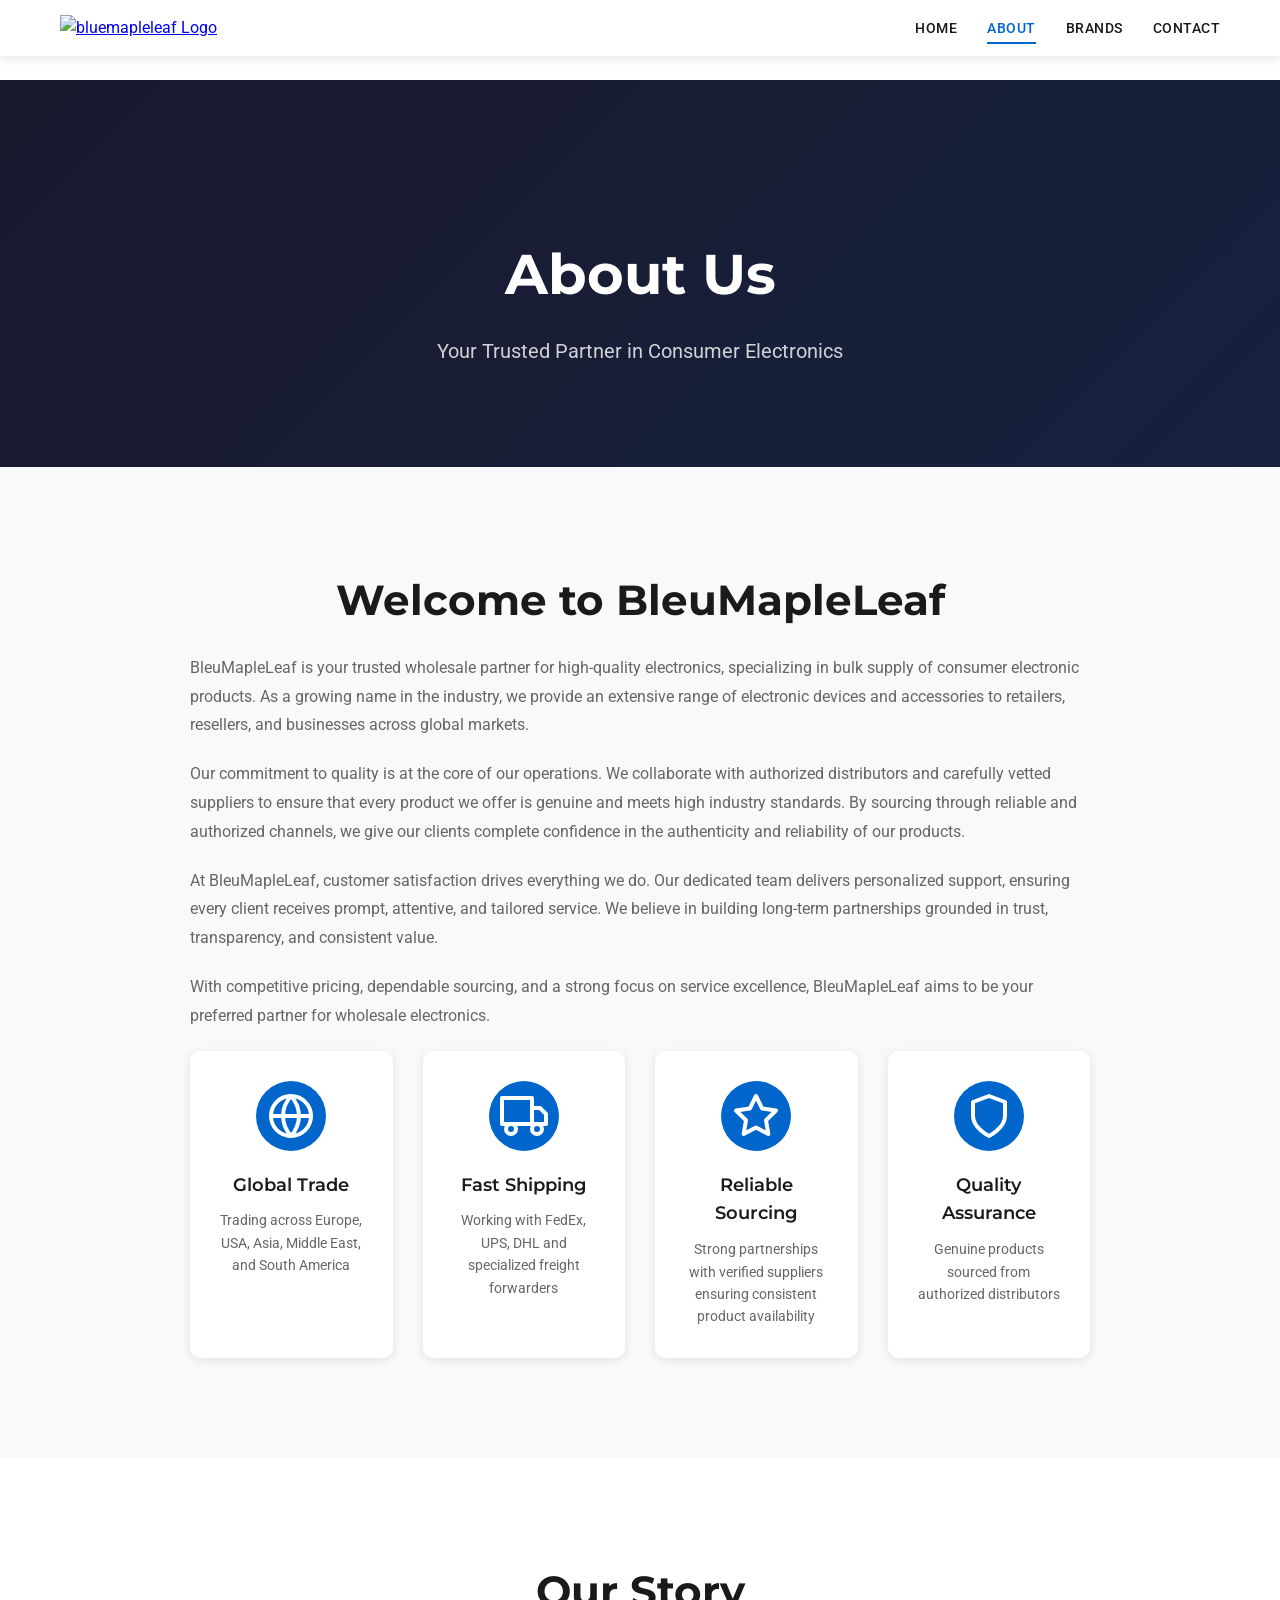
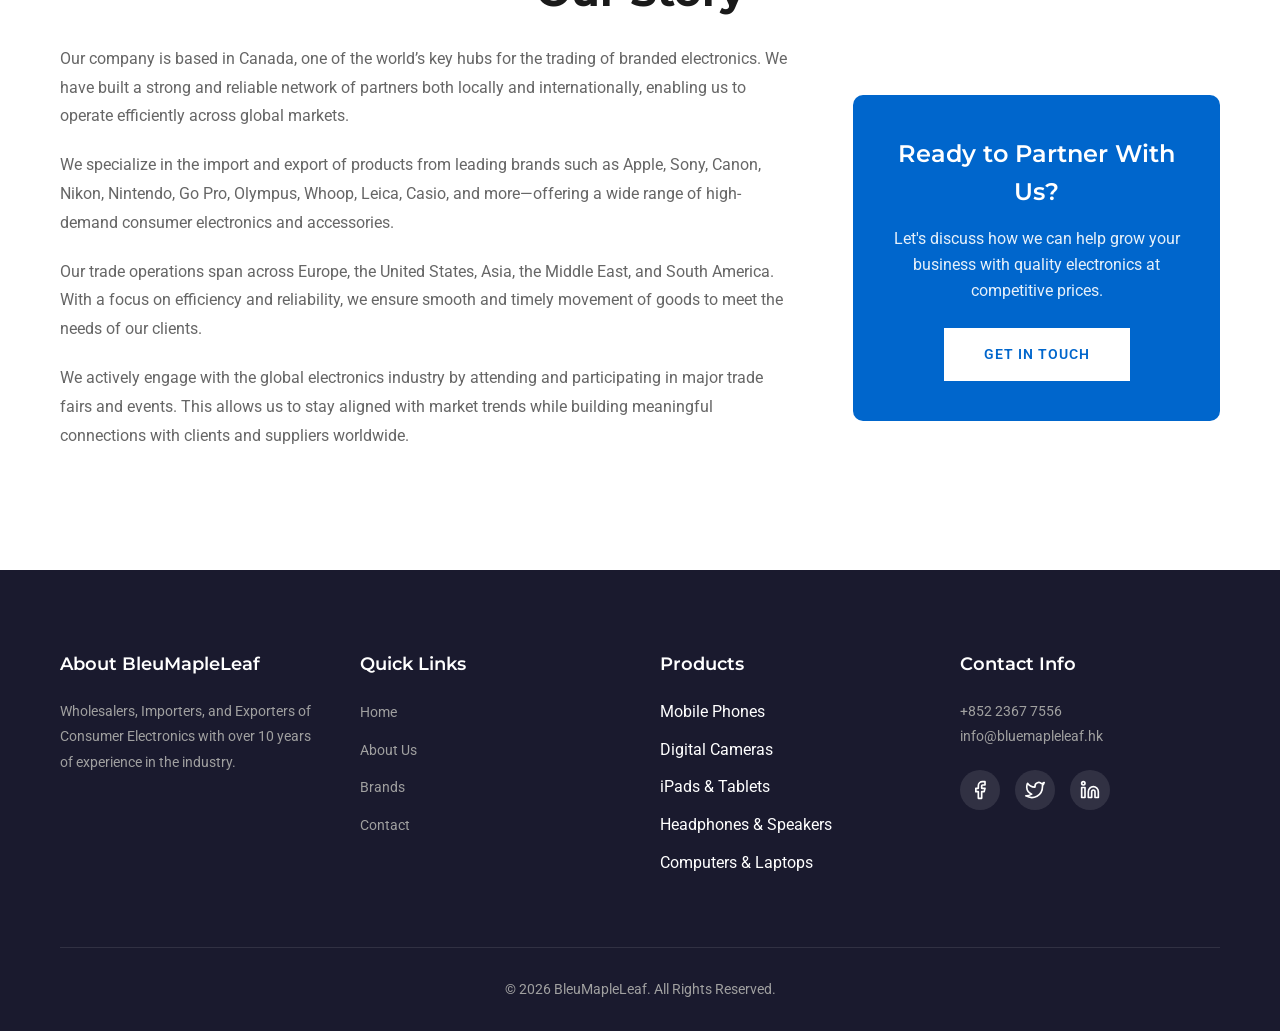
==== about.html @ 63c6ab60 "first commit" ====
<!DOCTYPE html>
<html lang="en">
<head>
    <meta charset="UTF-8">
    <meta name="viewport" content="width=device-width, initial-scale=1.0">
    <title>About Us - BleuMapleLeaf</title>
    <meta name="description" content="Learn more about BleuMapleLeaf - Your trusted wholesale partner for high-quality consumer electronics in bulk quantities.">
    <link rel="stylesheet" href="styles.css">
    <link rel="preconnect" href="https://fonts.googleapis.com">
    <link rel="preconnect" href="https://fonts.gstatic.com" crossorigin>
    <link href="https://fonts.googleapis.com/css2?family=Montserrat:wght@300;400;500;600;700;800&family=Roboto:wght@300;400;500;700&display=swap" rel="stylesheet">
</head>
<body>
    <!-- Header / Navigation -->
    <header class="header" id="header">
        <div class="container">
            <div class="nav-container">
                <a href="index.html" class="logo">
                    <img src="https://static.wixstatic.com/media/bbde10_9fb735d28a114fbcaf08452c6b2aa218~mv1.png/v1/fill/w_156,h_75,al_c,q_85,usm_0.66_1.00_0.01,enc_avif,quality_auto/bbde10_9fb735d28a114fbcaf08452c6b2aa218~mv1.png" alt="bluemapleleaf Logo">
                </a>
                <nav class="nav" id="nav">
                    <a href="index.html" class="nav-link">Home</a>
                    <a href="about.html" class="nav-link active">About</a>
                    <a href="brands.html" class="nav-link">Brands</a>
                    <a href="contact.html" class="nav-link">Contact</a>
                </nav>
                <button class="mobile-menu-btn" id="mobileMenuBtn">
                    <span></span>
                    <span></span>
                    <span></span>
                </button>
            </div>
        </div>
    </header>

    <!-- Page Header -->
    <section class="page-header">
        <div class="container">
            <h1 class="page-title">About Us</h1>
            <p class="page-subtitle">Your Trusted Partner in Consumer Electronics</p>
        </div>
    </section>

    <!-- About Section -->
    <section class="about">
        <div class="container">
            <div class="about-full-width">
                <h2 class="section-title">Welcome to BleuMapleLeaf</h2>
                <div class="about-content">
                    <div class="about-text">
                        <p>BleuMapleLeaf is your trusted wholesale partner for high-quality electronics, specializing in bulk supply of consumer electronic products. As a growing name in the industry, we provide an extensive range of electronic devices and accessories to retailers, resellers, and businesses across global markets.</p>
                        <p>Our commitment to quality is at the core of our operations. We collaborate with authorized distributors and carefully vetted suppliers to ensure that every product we offer is genuine and meets high industry standards. By sourcing through reliable and authorized channels, we give our clients complete confidence in the authenticity and reliability of our products.</p>
                        <p>At BleuMapleLeaf, customer satisfaction drives everything we do. Our dedicated team delivers personalized support, ensuring every client receives prompt, attentive, and tailored service. We believe in building long-term partnerships grounded in trust, transparency, and consistent value.</p>
                        <p>With competitive pricing, dependable sourcing, and a strong focus on service excellence, BleuMapleLeaf aims to be your preferred partner for wholesale electronics.</p>
                    </div>
                </div>

                <!-- Features Grid -->
                <div class="about-features">
                    <div class="feature-card">
                        <div class="feature-icon">
                            <svg xmlns="http://www.w3.org/2000/svg" width="48" height="48" viewBox="0 0 24 24" fill="none" stroke="currentColor" stroke-width="2" stroke-linecap="round" stroke-linejoin="round"><circle cx="12" cy="12" r="10"/><path d="M2 12h20"/><path d="M12 2a15.3 15.3 0 0 1 4 10 15.3 15.3 0 0 1-4 10 15.3 15.3 0 0 1-4-10 15.3 15.3 0 0 1 4-10z"/></svg>
                        </div>
                        <h3>Global Trade</h3>
                        <p>Trading across Europe, USA, Asia, Middle East, and South America</p>
                    </div>
                    <div class="feature-card">
                        <div class="feature-icon">
                            <svg xmlns="http://www.w3.org/2000/svg" width="48" height="48" viewBox="0 0 24 24" fill="none" stroke="currentColor" stroke-width="2" stroke-linecap="round" stroke-linejoin="round"><rect x="1" y="3" width="15" height="13"/><polygon points="16 8 20 8 23 11 23 16 16 16 16 8"/><circle cx="5.5" cy="18.5" r="2.5"/><circle cx="18.5" cy="18.5" r="2.5"/></svg>
                        </div>
                        <h3>Fast Shipping</h3>
                        <p>Working with FedEx, UPS, DHL and specialized freight forwarders</p>
                    </div>
                    <div class="feature-card">
                        <div class="feature-icon">
                            <svg xmlns="http://www.w3.org/2000/svg" width="48" height="48" viewBox="0 0 24 24" fill="none" stroke="currentColor" stroke-width="2" stroke-linecap="round" stroke-linejoin="round"><path d="M12 2l3.09 6.26L22 9.27l-5 4.87 1.18 6.88L12 17.77l-6.18 3.25L7 14.14 2 9.27l6.91-1.01L12 2z"/></svg>
                        </div>
                        <h3>Reliable Sourcing</h3>
                        <p>Strong partnerships with verified suppliers ensuring consistent product availability</p>
                    </div>
                    <div class="feature-card">
                        <div class="feature-icon">
                            <svg xmlns="http://www.w3.org/2000/svg" width="48" height="48" viewBox="0 0 24 24" fill="none" stroke="currentColor" stroke-width="2" stroke-linecap="round" stroke-linejoin="round"><path d="M12 22s8-4 8-10V5l-8-3-8 3v7c0 6 8 10 8 10z"/></svg>
                        </div>
                        <h3>Quality Assurance</h3>
                        <p>Genuine products sourced from authorized distributors</p>
                    </div>
                </div>
            </div>
        </div>
    </section>

    <!-- Our Story Section -->
    <section class="our-story">
        <div class="container">
            <h2 class="section-title">Our Story</h2>
            <div class="story-content">
                <div class="story-text">
                    <p>Our company is based in Canada, one of the world’s key hubs for the trading of branded electronics. We have built a strong and reliable network of partners both locally and internationally, enabling us to operate efficiently across global markets.</p>
                    <p>We specialize in the import and export of products from leading brands such as Apple, Sony, Canon, Nikon, Nintendo, Go Pro, Olympus, Whoop, Leica, Casio, and more—offering a wide range of high-demand consumer electronics and accessories.</p>
                    <p>Our trade operations span across Europe, the United States, Asia, the Middle East, and South America. With a focus on efficiency and reliability, we ensure smooth and timely movement of goods to meet the needs of our clients.</p>
                    <p>We actively engage with the global electronics industry by attending and participating in major trade fairs and events. This allows us to stay aligned with market trends while building meaningful connections with clients and suppliers worldwide.</p>
                </div>
                <div class="story-cta">
                    <h3>Ready to Partner With Us?</h3>
                    <p>Let's discuss how we can help grow your business with quality electronics at competitive prices.</p>
                    <a href="contact.html" class="btn btn-primary">Get In Touch</a>
                </div>
            </div>
        </div>
    </section>

    <!-- Footer -->
    <footer class="footer">
        <div class="container">
            <div class="footer-content">
                <div class="footer-section">
                    <h4>About BleuMapleLeaf</h4>
                    <p>Wholesalers, Importers, and Exporters of Consumer Electronics with over 10 years of experience in the industry.</p>
                </div>
                <div class="footer-section">
                    <h4>Quick Links</h4>
                    <ul>
                        <li><a href="index.html">Home</a></li>
                        <li><a href="about.html">About Us</a></li>
                        <li><a href="brands.html">Brands</a></li>
                        <li><a href="contact.html">Contact</a></li>
                    </ul>
                </div>
                <div class="footer-section">
                    <h4>Products</h4>
                    <ul>
                        <li>Mobile Phones</li>
                        <li>Digital Cameras</li>
                        <li>iPads & Tablets</li>
                        <li>Headphones & Speakers</li>
                        <li>Computers & Laptops</li>
                    </ul>
                </div>
                <div class="footer-section">
                    <h4>Contact Info</h4>
                    <p>+852 2367 7556</p>
                    <p>info@bluemapleleaf.hk</p>
                    <div class="social-links">
                        <a href="#" aria-label="Facebook">
                            <svg xmlns="http://www.w3.org/2000/svg" width="20" height="20" viewBox="0 0 24 24" fill="none" stroke="currentColor" stroke-width="2" stroke-linecap="round" stroke-linejoin="round"><path d="M18 2h-3a5 5 0 0 0-5 5v3H7v4h3v8h4v-8h3l1-4h-4V7a1 1 0 0 1 1-1h3z"/></svg>
                        </a>
                        <a href="#" aria-label="Twitter">
                            <svg xmlns="http://www.w3.org/2000/svg" width="20" height="20" viewBox="0 0 24 24" fill="none" stroke="currentColor" stroke-width="2" stroke-linecap="round" stroke-linejoin="round"><path d="M23 3a10.9 10.9 0 0 1-3.14 1.53 4.48 4.48 0 0 0-7.86 3v1A10.66 10.66 0 0 1 3 4s-4 9 5 13a11.64 11.64 0 0 1-7 2c9 5 20 0 20-11.5a4.5 4.5 0 0 0-.08-.83A7.72 7.72 0 0 0 23 3z"/></svg>
                        </a>
                        <a href="#" aria-label="LinkedIn">
                            <svg xmlns="http://www.w3.org/2000/svg" width="20" height="20" viewBox="0 0 24 24" fill="none" stroke="currentColor" stroke-width="2" stroke-linecap="round" stroke-linejoin="round"><path d="M16 8a6 6 0 0 1 6 6v7h-4v-7a2 2 0 0 0-2-2 2 2 0 0 0-2 2v7h-4v-7a6 6 0 0 1 6-6z"/><rect x="2" y="9" width="4" height="12"/><circle cx="4" cy="4" r="2"/></svg>
                        </a>
                    </div>
                </div>
            </div>
            <div class="footer-bottom">
                <p>&copy; 2026 BleuMapleLeaf. All Rights Reserved.</p>
            </div>
        </div>
    </footer>

    <script src="script.js"></script>
</body>
</html>
---- styles.css ----
/* ============================================
   RESET & BASE STYLES
   ============================================ */
* {
    margin: 0;
    padding: 0;
    box-sizing: border-box;
}

:root {
    --primary-color: #0066cc;
    --primary-dark: #004d99;
    --secondary-color: #f8f9fa;
    --text-dark: #1a1a1a;
    --text-light: #666;
    --text-white: #ffffff;
    --border-color: #e0e0e0;
    --shadow: 0 2px 10px rgba(0, 0, 0, 0.1);
    --transition: all 0.3s ease;
}

html {
    scroll-behavior: smooth;
}

body {
    font-family: 'Roboto', sans-serif;
    color: var(--text-dark);
    line-height: 1.6;
    overflow-x: hidden;
}

.container {
    max-width: 1200px;
    margin: 0 auto;
    padding: 0 20px;
}

/* ============================================
   HEADER / NAVIGATION
   ============================================ */
.header {
    position: fixed;
    top: 0;
    left: 0;
    right: 0;
    background: rgba(255, 255, 255, 0.95);
    backdrop-filter: blur(10px);
    box-shadow: var(--shadow);
    z-index: 1000;
    padding: 15px 0;
    transition: var(--transition);
}

.header.scrolled {
    padding: 10px 0;
    background: rgba(255, 255, 255, 0.98);
}

.nav-container {
    display: flex;
    justify-content: space-between;
    align-items: center;
}

.logo img {
    height: 50px;
    width: auto;
}

.nav {
    display: flex;
    gap: 30px;
}

.nav-link {
    text-decoration: none;
    color: var(--text-dark);
    font-weight: 500;
    font-size: 14px;
    text-transform: uppercase;
    letter-spacing: 0.5px;
    transition: var(--transition);
    position: relative;
}

.nav-link.active,
.nav-link:hover {
    color: var(--primary-color);
}

.nav-link::after {
    content: '';
    position: absolute;
    bottom: -5px;
    left: 0;
    width: 0;
    height: 2px;
    background: var(--primary-color);
    transition: var(--transition);
}

.nav-link.active::after,
.nav-link:hover::after {
    width: 100%;
}

.mobile-menu-btn {
    display: none;
    flex-direction: column;
    gap: 5px;
    background: none;
    border: none;
    cursor: pointer;
    padding: 5px;
}

.mobile-menu-btn span {
    width: 25px;
    height: 3px;
    background: var(--text-dark);
    transition: var(--transition);
}

/* ============================================
   HERO SECTION WITH VIDEO
   ============================================ */
.hero {
    position: relative;
    min-height: 100vh;
    display: flex;
    align-items: center;
    justify-content: center;
    padding-top: 80px;
    overflow: hidden;
}

.hero-video {
    position: absolute;
    top: 0;
    left: 0;
    width: 100%;
    height: 100%;
    object-fit: cover;
    z-index: -2;
}

.hero-overlay {
    position: absolute;
    top: 0;
    left: 0;
    right: 0;
    bottom: 0;
    background: rgba(0, 0, 0, 0.4);
    z-index: -1;
}

.hero-content {
    position: relative;
    text-align: center;
    color: var(--text-white);
    z-index: 1;
}

.hero-title {
    font-family: 'Montserrat', sans-serif;
    font-size: 72px;
    font-weight: 800;
    margin-bottom: 20px;
    letter-spacing: 5px;
}

.hero-subtitle {
    font-size: 24px;
    font-weight: 300;
    margin-bottom: 40px;
    max-width: 600px;
    margin-left: auto;
    margin-right: auto;
}

.btn {
    display: inline-block;
    padding: 15px 40px;
    background: var(--primary-color);
    color: var(--text-white);
    text-decoration: none;
    font-weight: 600;
    font-size: 14px;
    text-transform: uppercase;
    letter-spacing: 1px;
    border: none;
    cursor: pointer;
    transition: var(--transition);
}

.btn:hover {
    background: var(--primary-dark);
    transform: translateY(-2px);
    box-shadow: 0 5px 20px rgba(0, 102, 204, 0.3);
}

/* ============================================
   BRANDS CAROUSEL SECTION (Overlapping Hero)
   ============================================ */
.brands {
    position: relative;
    margin-top: -100px;
    padding: 120px 0 60px;
    z-index: 10;
    background: var(--text-white);
}

.brands-container {
    overflow: hidden;
    width: 100%;
}

.brands-track {
    display: flex;
    width: fit-content;
    animation: scroll 30s linear infinite;
}

.brands-track:hover {
    animation-play-state: paused;
}

.brands-slide {
    display: flex;
    align-items: center;
    gap: 60px;
    padding: 0 30px;
}

.brand-logo-img {
    max-width: 150px;
    max-height: 80px;
    width: auto;
    height: auto;
    object-fit: contain;
    filter: grayscale(100%);
    opacity: 0.7;
    transition: var(--transition);
}

.brand-logo-img:hover {
    filter: grayscale(0%);
    opacity: 1;
}

@keyframes scroll {
    0% {
        transform: translateX(0);
    }
    100% {
        transform: translateX(calc(-50% - 30px));
    }
}

/* ============================================
   SECTIONS
   ============================================ */
section {
    padding: 100px 0;
}

.section-title {
    font-family: 'Montserrat', sans-serif;
    font-size: 42px;
    font-weight: 700;
    text-align: center;
    margin-bottom: 20px;
    color: var(--text-dark);
}

.section-subtitle {
    font-size: 18px;
    color: var(--text-light);
    text-align: center;
    margin-bottom: 60px;
    max-width: 600px;
    margin-left: auto;
    margin-right: auto;
}

/* ============================================
   PAGE HEADER
   ============================================ */
.page-header {
    background: linear-gradient(135deg, #1a1a2e 0%, #16213e 100%);
    padding: 150px 0 100px;
    text-align: center;
    margin-top: 80px;
}

.page-title {
    font-family: 'Montserrat', sans-serif;
    font-size: 56px;
    font-weight: 700;
    color: var(--text-white);
    margin-bottom: 15px;
}

.page-subtitle {
    font-size: 20px;
    color: rgba(255, 255, 255, 0.8);
}

/* ============================================
   ABOUT SECTION
   ============================================ */
.about {
    background: var(--secondary-color);
}

.about-full-width {
    max-width: 900px;
    margin: 0 auto;
}

.about-content {
    display: grid;
    grid-template-columns: 1fr;
    gap: 40px;
    align-items: start;
}

.about-text p {
    margin-bottom: 20px;
    color: var(--text-light);
    font-size: 18px;
    line-height: 1.8;
}

/* ============================================
   OUR STORY SECTION
   ============================================ */
.our-story {
    background: var(--text-white);
}

.story-content {
    display: grid;
    grid-template-columns: 2fr 1fr;
    gap: 60px;
    align-items: center;
}

.story-text p {
    margin-bottom: 20px;
    color: var(--text-light);
    font-size: 16px;
    line-height: 1.8;
}

.story-cta {
    background: var(--primary-color);
    color: var(--text-white);
    padding: 40px;
    border-radius: 10px;
    text-align: center;
}

.story-cta h3 {
    font-family: 'Montserrat', sans-serif;
    font-size: 24px;
    font-weight: 600;
    margin-bottom: 15px;
}

.story-cta p {
    margin-bottom: 25px;
    opacity: 0.9;
}

.story-cta .btn {
    background: var(--text-white);
    color: var(--primary-color);
}

.story-cta .btn:hover {
    background: var(--secondary-color);
}

.about-text p {
    margin-bottom: 20px;
    color: var(--text-light);
    font-size: 16px;
}

.about-features {
    display: grid;
    grid-template-columns: repeat(auto-fit, minmax(200px, 1fr));
    gap: 30px;
}

.feature-card {
    background: var(--text-white);
    padding: 30px;
    border-radius: 10px;
    text-align: center;
    box-shadow: var(--shadow);
    transition: var(--transition);
}

.feature-card:hover {
    transform: translateY(-5px);
    box-shadow: 0 5px 25px rgba(0, 0, 0, 0.15);
}

.feature-icon {
    display: inline-flex;
    align-items: center;
    justify-content: center;
    width: 70px;
    height: 70px;
    background: var(--primary-color);
    color: var(--text-white);
    border-radius: 50%;
    margin-bottom: 20px;
}

.feature-card h3 {
    font-size: 18px;
    font-weight: 600;
    margin-bottom: 10px;
    font-family: 'Montserrat', sans-serif;
}

.feature-card p {
    font-size: 14px;
    color: var(--text-light);
}

/* ============================================
   PRODUCTS SECTION
   ============================================ */
.products {
    background: var(--secondary-color);
}

/* ============================================
   BRANDS PAGE SECTION
   ============================================ */
.brands-page {
    background: var(--secondary-color);
}

.brands-page-grid {
    display: grid;
    grid-template-columns: repeat(auto-fill, minmax(200px, 1fr));
    gap: 30px;
    margin-bottom: 40px;
}

.brand-card {
    background: var(--text-white);
    padding: 40px 20px;
    border-radius: 10px;
    text-align: center;
    box-shadow: var(--shadow);
    transition: var(--transition);
    display: flex;
    flex-direction: column;
    align-items: center;
    justify-content: center;
}

.brand-card:hover {
    transform: translateY(-5px);
    box-shadow: 0 5px 25px rgba(0, 0, 0, 0.15);
}

.brand-logo-img-large {
    max-width: 150px;
    max-height: 100px;
    width: auto;
    height: auto;
    object-fit: contain;
    margin-bottom: 20px;
    filter: grayscale(100%);
    opacity: 0.7;
    transition: var(--transition);
}

.brand-card:hover .brand-logo-img-large {
    filter: grayscale(0%);
    opacity: 1;
}

.brand-card h3 {
    font-family: 'Montserrat', sans-serif;
    font-size: 18px;
    font-weight: 600;
    color: var(--text-dark);
}

.brands-more-text {
    text-align: center;
    font-size: 18px;
    color: var(--text-light);
    font-style: italic;
}

.btn-link {
    color: var(--primary-color);
    text-decoration: none;
    font-weight: 600;
}

.btn-link:hover {
    text-decoration: underline;
}

/* ============================================
   CTA SECTION
   ============================================ */
.cta-section {
    background: linear-gradient(135deg, var(--primary-color) 0%, var(--primary-dark) 100%);
    color: var(--text-white);
    text-align: center;
}

.cta-content {
    max-width: 700px;
    margin: 0 auto;
}

.cta-title {
    font-family: 'Montserrat', sans-serif;
    font-size: 42px;
    font-weight: 700;
    margin-bottom: 20px;
}

.cta-text {
    font-size: 18px;
    margin-bottom: 30px;
    opacity: 0.95;
}

.cta-section .btn {
    background: var(--text-white);
    color: var(--primary-color);
}

.cta-section .btn:hover {
    background: var(--secondary-color);
}

.products-grid {
    display: grid;
    grid-template-columns: repeat(auto-fit, minmax(300px, 1fr));
    gap: 30px;
}

.product-card {
    background: var(--text-white);
    padding: 40px 30px;
    border-radius: 10px;
    text-align: center;
    box-shadow: var(--shadow);
    transition: var(--transition);
}

.product-card:hover {
    transform: translateY(-10px);
    box-shadow: 0 10px 30px rgba(0, 0, 0, 0.15);
}

.product-icon {
    display: inline-flex;
    align-items: center;
    justify-content: center;
    width: 80px;
    height: 80px;
    background: var(--primary-color);
    color: var(--text-white);
    border-radius: 50%;
    margin-bottom: 25px;
}

.product-card h3 {
    font-size: 22px;
    font-weight: 600;
    margin-bottom: 15px;
    font-family: 'Montserrat', sans-serif;
}

.product-card p {
    font-size: 15px;
    color: var(--text-light);
}

/* ============================================
   EVENTS SECTION
   ============================================ */
.events {
    background: var(--text-white);
}

.events-grid {
    display: grid;
    grid-template-columns: repeat(auto-fit, minmax(250px, 1fr));
    gap: 30px;
}

.event-card {
    border-radius: 10px;
    overflow: hidden;
    box-shadow: var(--shadow);
    transition: var(--transition);
}

.event-card:hover {
    transform: translateY(-5px);
    box-shadow: 0 10px 30px rgba(0, 0, 0, 0.15);
}

.event-image {
    height: 150px;
    background: linear-gradient(135deg, var(--primary-color) 0%, var(--primary-dark) 100%);
    position: relative;
}

.event-image::before {
    content: '';
    position: absolute;
    top: 0;
    left: 0;
    right: 0;
    bottom: 0;
    background: url('data:image/svg+xml,<svg xmlns="http://www.w3.org/2000/svg" viewBox="0 0 24 24" fill="white" opacity="0.2"><path d="M4 4h16v16H4z"/></svg>') center/40% no-repeat;
}

.event-info {
    padding: 25px;
    text-align: center;
}

.event-info h3 {
    font-size: 18px;
    font-weight: 600;
    margin-bottom: 5px;
    font-family: 'Montserrat', sans-serif;
}

.event-info p {
    font-size: 14px;
    color: var(--text-light);
}

/* ============================================
   CONTACT SECTION
   ============================================ */
.contact {
    background: var(--secondary-color);
}

.contact-content {
    display: grid;
    grid-template-columns: 1fr 1fr;
    gap: 60px;
}

.contact-info h3,
.contact-form h3 {
    font-size: 28px;
    font-weight: 600;
    margin-bottom: 15px;
    font-family: 'Montserrat', sans-serif;
}

.contact-info > p {
    color: var(--text-light);
    margin-bottom: 30px;
}

.contact-details {
    display: flex;
    flex-direction: column;
    gap: 30px;
}

.contact-item {
    display: flex;
    gap: 20px;
    align-items: flex-start;
}

.contact-icon {
    flex-shrink: 0;
    width: 50px;
    height: 50px;
    background: var(--primary-color);
    color: var(--text-white);
    border-radius: 50%;
    display: flex;
    align-items: center;
    justify-content: center;
}

.contact-text h4 {
    font-size: 16px;
    font-weight: 600;
    margin-bottom: 5px;
}

.contact-text p {
    color: var(--text-light);
    font-size: 14px;
    line-height: 1.8;
}

.contact-form {
    background: var(--text-white);
    padding: 40px;
    border-radius: 10px;
    box-shadow: var(--shadow);
}

.form-group {
    margin-bottom: 25px;
}

.form-group label {
    display: block;
    font-weight: 500;
    margin-bottom: 10px;
    font-size: 14px;
}

.form-group input,
.form-group textarea {
    width: 100%;
    padding: 12px 15px;
    border: 1px solid var(--border-color);
    border-radius: 5px;
    font-family: inherit;
    font-size: 14px;
    transition: var(--transition);
}

.form-group input:focus,
.form-group textarea:focus {
    outline: none;
    border-color: var(--primary-color);
}

.form-group textarea {
    resize: vertical;
}

/* ============================================
   FOOTER
   ============================================ */
.footer {
    background: #1a1a2e;
    color: var(--text-white);
    padding: 80px 0 30px;
}

.footer-content {
    display: grid;
    grid-template-columns: repeat(auto-fit, minmax(200px, 1fr));
    gap: 40px;
    margin-bottom: 60px;
}

.footer-section h4 {
    font-size: 18px;
    font-weight: 600;
    margin-bottom: 20px;
    font-family: 'Montserrat', sans-serif;
}

.footer-section p {
    color: #a0a0a0;
    font-size: 14px;
    line-height: 1.8;
}

.footer-section ul {
    list-style: none;
}

.footer-section ul li {
    margin-bottom: 12px;
}

.footer-section ul li a {
    color: #a0a0a0;
    text-decoration: none;
    font-size: 14px;
    transition: var(--transition);
}

.footer-section ul li a:hover {
    color: var(--text-white);
}

.social-links {
    display: flex;
    gap: 15px;
    margin-top: 20px;
}

.social-links a {
    width: 40px;
    height: 40px;
    background: rgba(255, 255, 255, 0.1);
    color: var(--text-white);
    display: flex;
    align-items: center;
    justify-content: center;
    border-radius: 50%;
    transition: var(--transition);
}

.social-links a:hover {
    background: var(--primary-color);
}

.footer-bottom {
    text-align: center;
    padding-top: 30px;
    border-top: 1px solid rgba(255, 255, 255, 0.1);
}

.footer-bottom p {
    color: #a0a0a0;
    font-size: 14px;
}

/* ============================================
   RESPONSIVE STYLES
   ============================================ */
@media (max-width: 1024px) {
    .hero-title {
        font-size: 56px;
    }

    .about-content {
        grid-template-columns: 1fr;
    }

    .contact-content {
        grid-template-columns: 1fr;
    }
}

@media (max-width: 768px) {
    .nav {
        position: fixed;
        top: 80px;
        left: 0;
        right: 0;
        background: var(--text-white);
        flex-direction: column;
        gap: 0;
        max-height: 0;
        overflow: hidden;
        box-shadow: 0 5px 10px rgba(0, 0, 0, 0.1);
        transition: max-height 0.3s ease;
    }

    .nav.active {
        max-height: 300px;
    }

    .nav-link {
        padding: 15px 20px;
        border-bottom: 1px solid var(--border-color);
    }

    .mobile-menu-btn {
        display: flex;
    }

    .hero-title {
        font-size: 42px;
    }

    .hero-subtitle {
        font-size: 18px;
    }

    section {
        padding: 60px 0;
    }

    .section-title {
        font-size: 32px;
    }

    .contact-form {
        padding: 30px 20px;
    }

    .brands-slide {
        gap: 40px;
    }

    .brand-logo-img {
        max-width: 100px;
        max-height: 60px;
    }
}

@media (max-width: 480px) {
    .hero-title {
        font-size: 32px;
        letter-spacing: 3px;
    }

    .hero-subtitle {
        font-size: 16px;
    }

    .btn {
        padding: 12px 30px;
        font-size: 12px;
    }

    .about-features {
        grid-template-columns: 1fr;
    }

    .brands-slide {
        gap: 30px;
    }

    .brand-logo-img {
        max-width: 80px;
        max-height: 50px;
    }
}
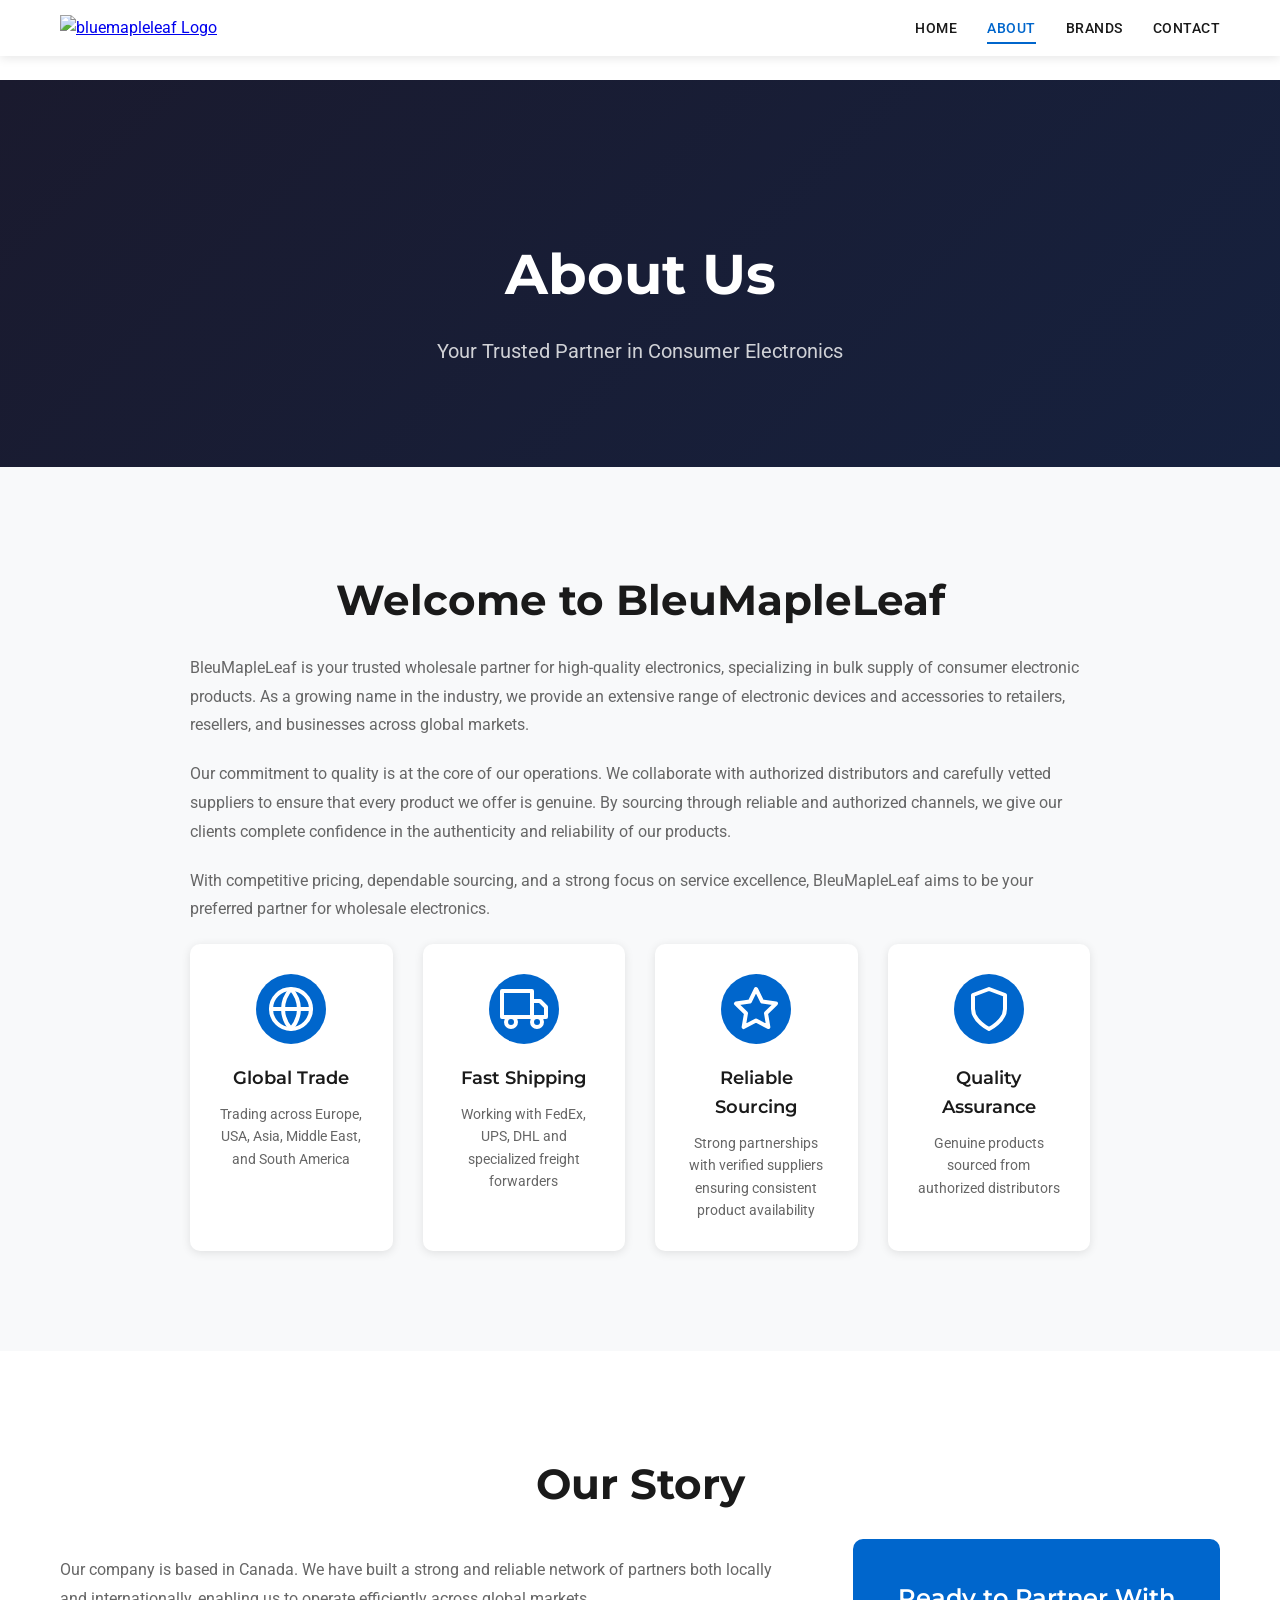
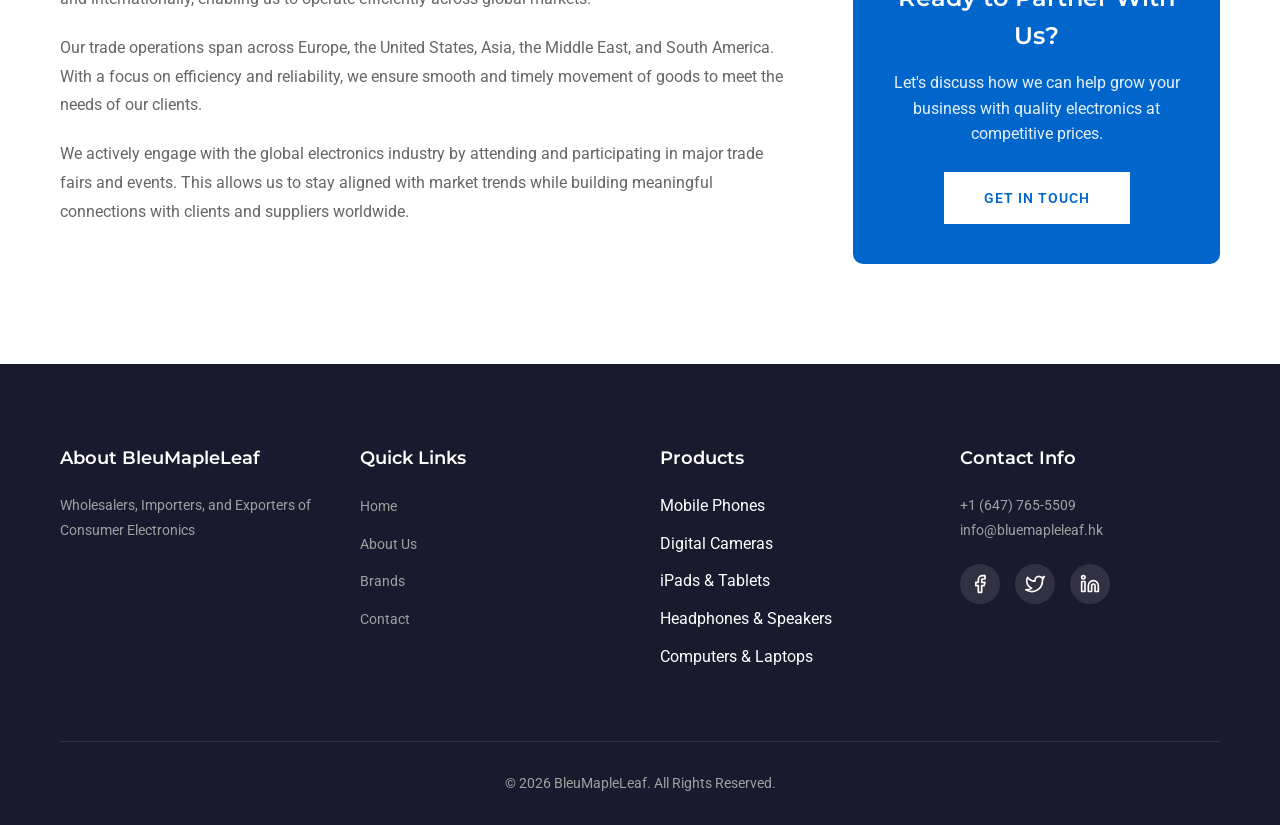
==== commit e658a1e6: "updated contact" ====
--- a/about.html
+++ b/about.html
@@ -16,7 +16,7 @@
         <div class="container">
             <div class="nav-container">
                 <a href="index.html" class="logo">
-                    <img src="https://static.wixstatic.com/media/bbde10_9fb735d28a114fbcaf08452c6b2aa218~mv1.png/v1/fill/w_156,h_75,al_c,q_85,usm_0.66_1.00_0.01,enc_avif,quality_auto/bbde10_9fb735d28a114fbcaf08452c6b2aa218~mv1.png" alt="bluemapleleaf Logo">
+                    <img src="" alt="bluemapleleaf Logo">
                 </a>
                 <nav class="nav" id="nav">
                     <a href="index.html" class="nav-link">Home</a>
@@ -49,8 +49,7 @@
                 <div class="about-content">
                     <div class="about-text">
                         <p>BleuMapleLeaf is your trusted wholesale partner for high-quality electronics, specializing in bulk supply of consumer electronic products. As a growing name in the industry, we provide an extensive range of electronic devices and accessories to retailers, resellers, and businesses across global markets.</p>
-                        <p>Our commitment to quality is at the core of our operations. We collaborate with authorized distributors and carefully vetted suppliers to ensure that every product we offer is genuine and meets high industry standards. By sourcing through reliable and authorized channels, we give our clients complete confidence in the authenticity and reliability of our products.</p>
-                        <p>At BleuMapleLeaf, customer satisfaction drives everything we do. Our dedicated team delivers personalized support, ensuring every client receives prompt, attentive, and tailored service. We believe in building long-term partnerships grounded in trust, transparency, and consistent value.</p>
+                        <p>Our commitment to quality is at the core of our operations. We collaborate with authorized distributors and carefully vetted suppliers to ensure that every product we offer is genuine. By sourcing through reliable and authorized channels, we give our clients complete confidence in the authenticity and reliability of our products.</p>
                         <p>With competitive pricing, dependable sourcing, and a strong focus on service excellence, BleuMapleLeaf aims to be your preferred partner for wholesale electronics.</p>
                     </div>
                 </div>
@@ -96,8 +95,7 @@
             <h2 class="section-title">Our Story</h2>
             <div class="story-content">
                 <div class="story-text">
-                    <p>Our company is based in Canada, one of the world’s key hubs for the trading of branded electronics. We have built a strong and reliable network of partners both locally and internationally, enabling us to operate efficiently across global markets.</p>
-                    <p>We specialize in the import and export of products from leading brands such as Apple, Sony, Canon, Nikon, Nintendo, Go Pro, Olympus, Whoop, Leica, Casio, and more—offering a wide range of high-demand consumer electronics and accessories.</p>
+                    <p>Our company is based in Canada. We have built a strong and reliable network of partners both locally and internationally, enabling us to operate efficiently across global markets.</p>
                     <p>Our trade operations span across Europe, the United States, Asia, the Middle East, and South America. With a focus on efficiency and reliability, we ensure smooth and timely movement of goods to meet the needs of our clients.</p>
                     <p>We actively engage with the global electronics industry by attending and participating in major trade fairs and events. This allows us to stay aligned with market trends while building meaningful connections with clients and suppliers worldwide.</p>
                 </div>
@@ -116,7 +114,7 @@
             <div class="footer-content">
                 <div class="footer-section">
                     <h4>About BleuMapleLeaf</h4>
-                    <p>Wholesalers, Importers, and Exporters of Consumer Electronics with over 10 years of experience in the industry.</p>
+                    <p>Wholesalers, Importers, and Exporters of Consumer Electronics</p>
                 </div>
                 <div class="footer-section">
                     <h4>Quick Links</h4>
@@ -139,7 +137,7 @@
                 </div>
                 <div class="footer-section">
                     <h4>Contact Info</h4>
-                    <p>+852 2367 7556</p>
+                    <p>+1 (647) 765-5509</p>
                     <p>info@bluemapleleaf.hk</p>
                     <div class="social-links">
                         <a href="#" aria-label="Facebook">
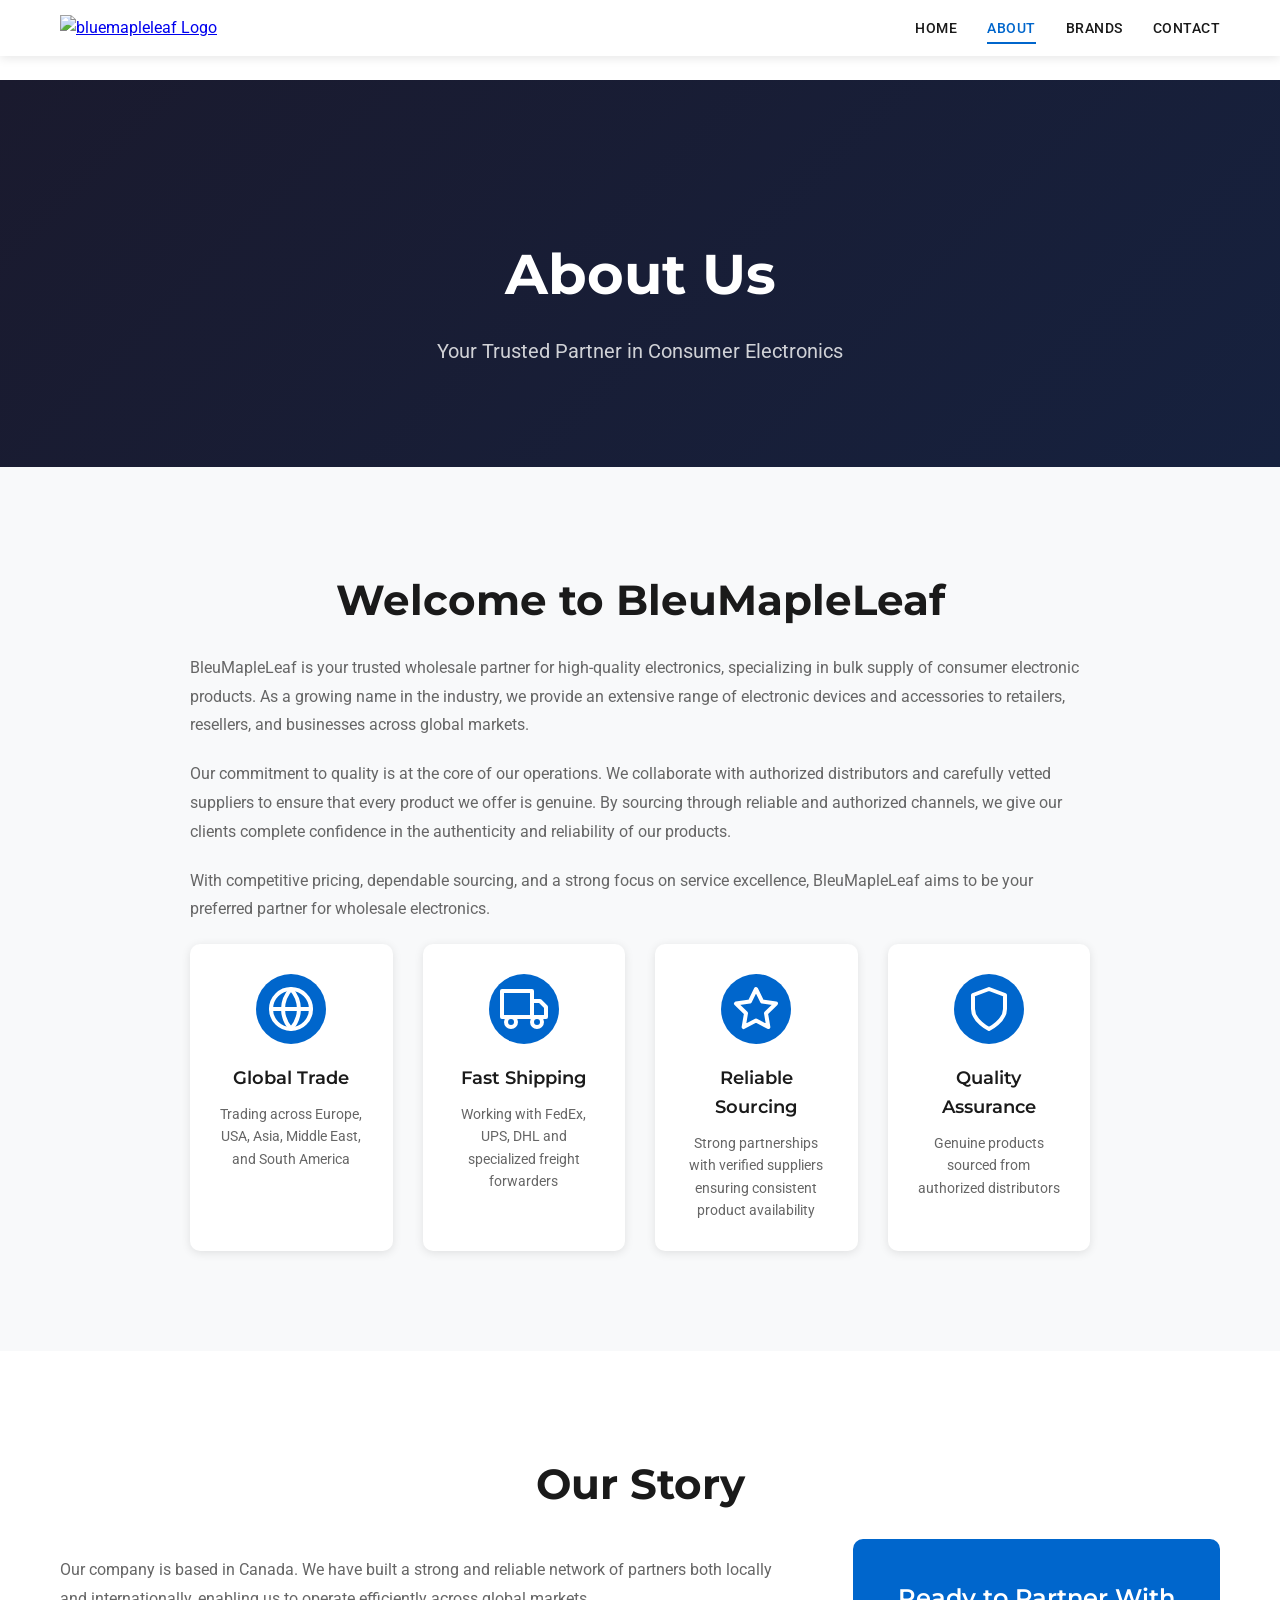
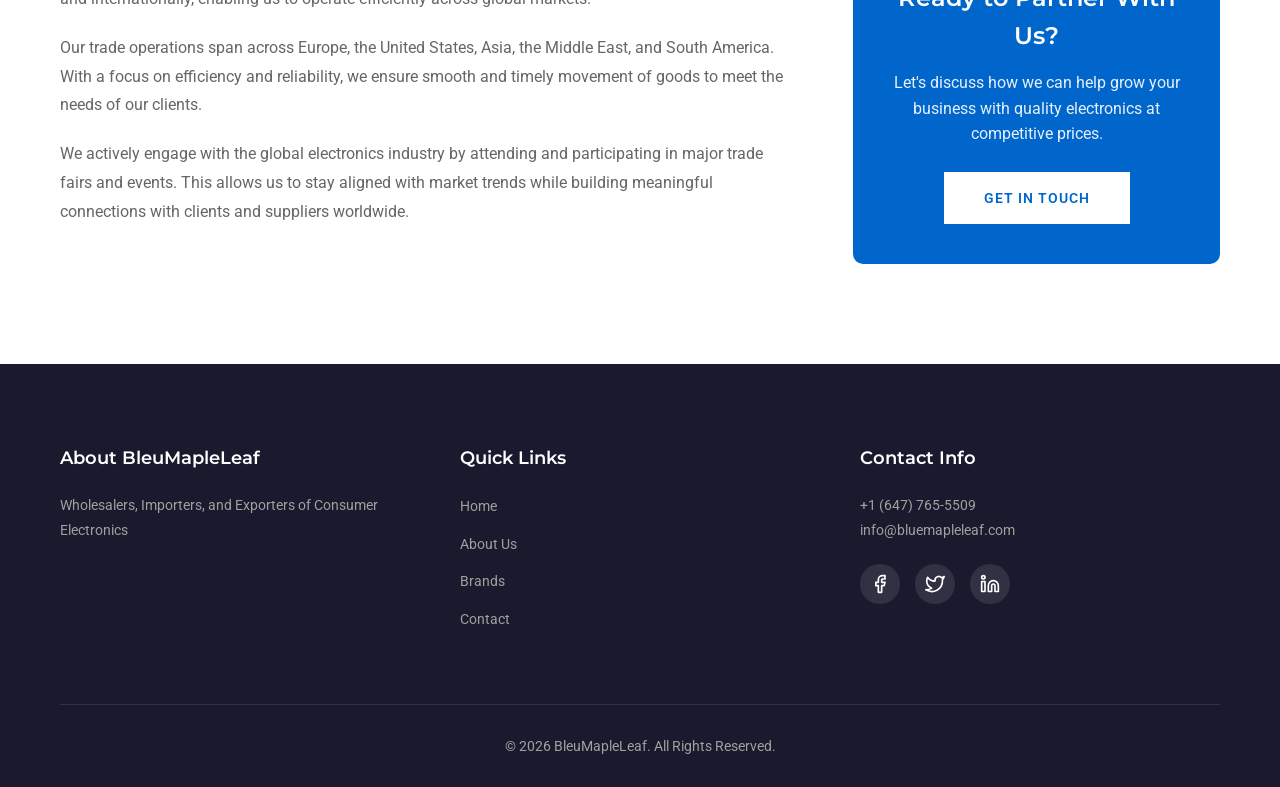
==== commit 54cf5027: "update" ====
--- a/about.html
+++ b/about.html
@@ -126,19 +126,9 @@
                     </ul>
                 </div>
                 <div class="footer-section">
-                    <h4>Products</h4>
-                    <ul>
-                        <li>Mobile Phones</li>
-                        <li>Digital Cameras</li>
-                        <li>iPads & Tablets</li>
-                        <li>Headphones & Speakers</li>
-                        <li>Computers & Laptops</li>
-                    </ul>
-                </div>
-                <div class="footer-section">
                     <h4>Contact Info</h4>
                     <p>+1 (647) 765-5509</p>
-                    <p>info@bluemapleleaf.hk</p>
+                    <p>info@bluemapleleaf.com</p>
                     <div class="social-links">
                         <a href="#" aria-label="Facebook">
                             <svg xmlns="http://www.w3.org/2000/svg" width="20" height="20" viewBox="0 0 24 24" fill="none" stroke="currentColor" stroke-width="2" stroke-linecap="round" stroke-linejoin="round"><path d="M18 2h-3a5 5 0 0 0-5 5v3H7v4h3v8h4v-8h3l1-4h-4V7a1 1 0 0 1 1-1h3z"/></svg>
--- a/styles.css
+++ b/styles.css
@@ -201,7 +201,7 @@
 }
 
 /* ============================================
-   BRANDS CAROUSEL SECTION (Overlapping Hero)
+   BRANDS SECTION (Overlapping Hero)
    ============================================ */
 .brands {
     position: relative;
@@ -211,51 +211,53 @@
     background: var(--text-white);
 }
 
-.brands-container {
-    overflow: hidden;
-    width: 100%;
-}
-
-.brands-track {
-    display: flex;
-    width: fit-content;
-    animation: scroll 30s linear infinite;
-}
-
-.brands-track:hover {
-    animation-play-state: paused;
-}
-
-.brands-slide {
+.brands-grid {
+    display: grid;
+    grid-template-columns: repeat(auto-fill, minmax(180px, 1fr));
+    gap: 30px;
+    margin-bottom: 40px;
+}
+
+.brand-item {
     display: flex;
     align-items: center;
-    gap: 60px;
-    padding: 0 30px;
-}
-
-.brand-logo-img {
+    justify-content: center;
+    padding: 40px 20px;
+    border: 2px solid var(--border-color);
+    border-radius: 10px;
+    transition: var(--transition);
+    background: var(--text-white);
+}
+
+.brand-item:hover {
+    border-color: var(--primary-color);
+    background: var(--secondary-color);
+    transform: translateY(-5px);
+}
+
+.brand-logo-img-large {
     max-width: 150px;
-    max-height: 80px;
+    max-height: 100px;
     width: auto;
     height: auto;
     object-fit: contain;
-    filter: grayscale(100%);
-    opacity: 0.7;
-    transition: var(--transition);
-}
-
-.brand-logo-img:hover {
-    filter: grayscale(0%);
-    opacity: 1;
-}
-
-@keyframes scroll {
-    0% {
-        transform: translateX(0);
-    }
-    100% {
-        transform: translateX(calc(-50% - 30px));
-    }
+    transition: var(--transition);
+}
+
+.brands-more-text {
+    text-align: center;
+    font-size: 18px;
+    color: var(--text-light);
+}
+
+.btn-link {
+    color: var(--primary-color);
+    text-decoration: none;
+    font-weight: 600;
+}
+
+.btn-link:hover {
+    text-decoration: underline;
 }
 
 /* ============================================
@@ -381,6 +383,12 @@
 
 .story-cta .btn:hover {
     background: var(--secondary-color);
+}
+
+@media (max-width: 768px) {
+    .story-content {
+        grid-template-columns: 1fr;
+    }
 }
 
 .about-text p {
@@ -479,8 +487,8 @@
     height: auto;
     object-fit: contain;
     margin-bottom: 20px;
-    filter: grayscale(100%);
-    opacity: 0.7;
+    /* filter: grayscale(100%); */
+    /* opacity: 0.7; */
     transition: var(--transition);
 }
 
@@ -898,13 +906,16 @@
         padding: 30px 20px;
     }
 
-    .brands-slide {
-        gap: 40px;
-    }
-
-    .brand-logo-img {
-        max-width: 100px;
-        max-height: 60px;
+    .brands-grid {
+        grid-template-columns: repeat(2, 1fr);
+    }
+
+    .brand-item {
+        padding: 30px 15px;
+    }
+
+    .brands-page-grid {
+        grid-template-columns: repeat(2, 1fr);
     }
 }
 
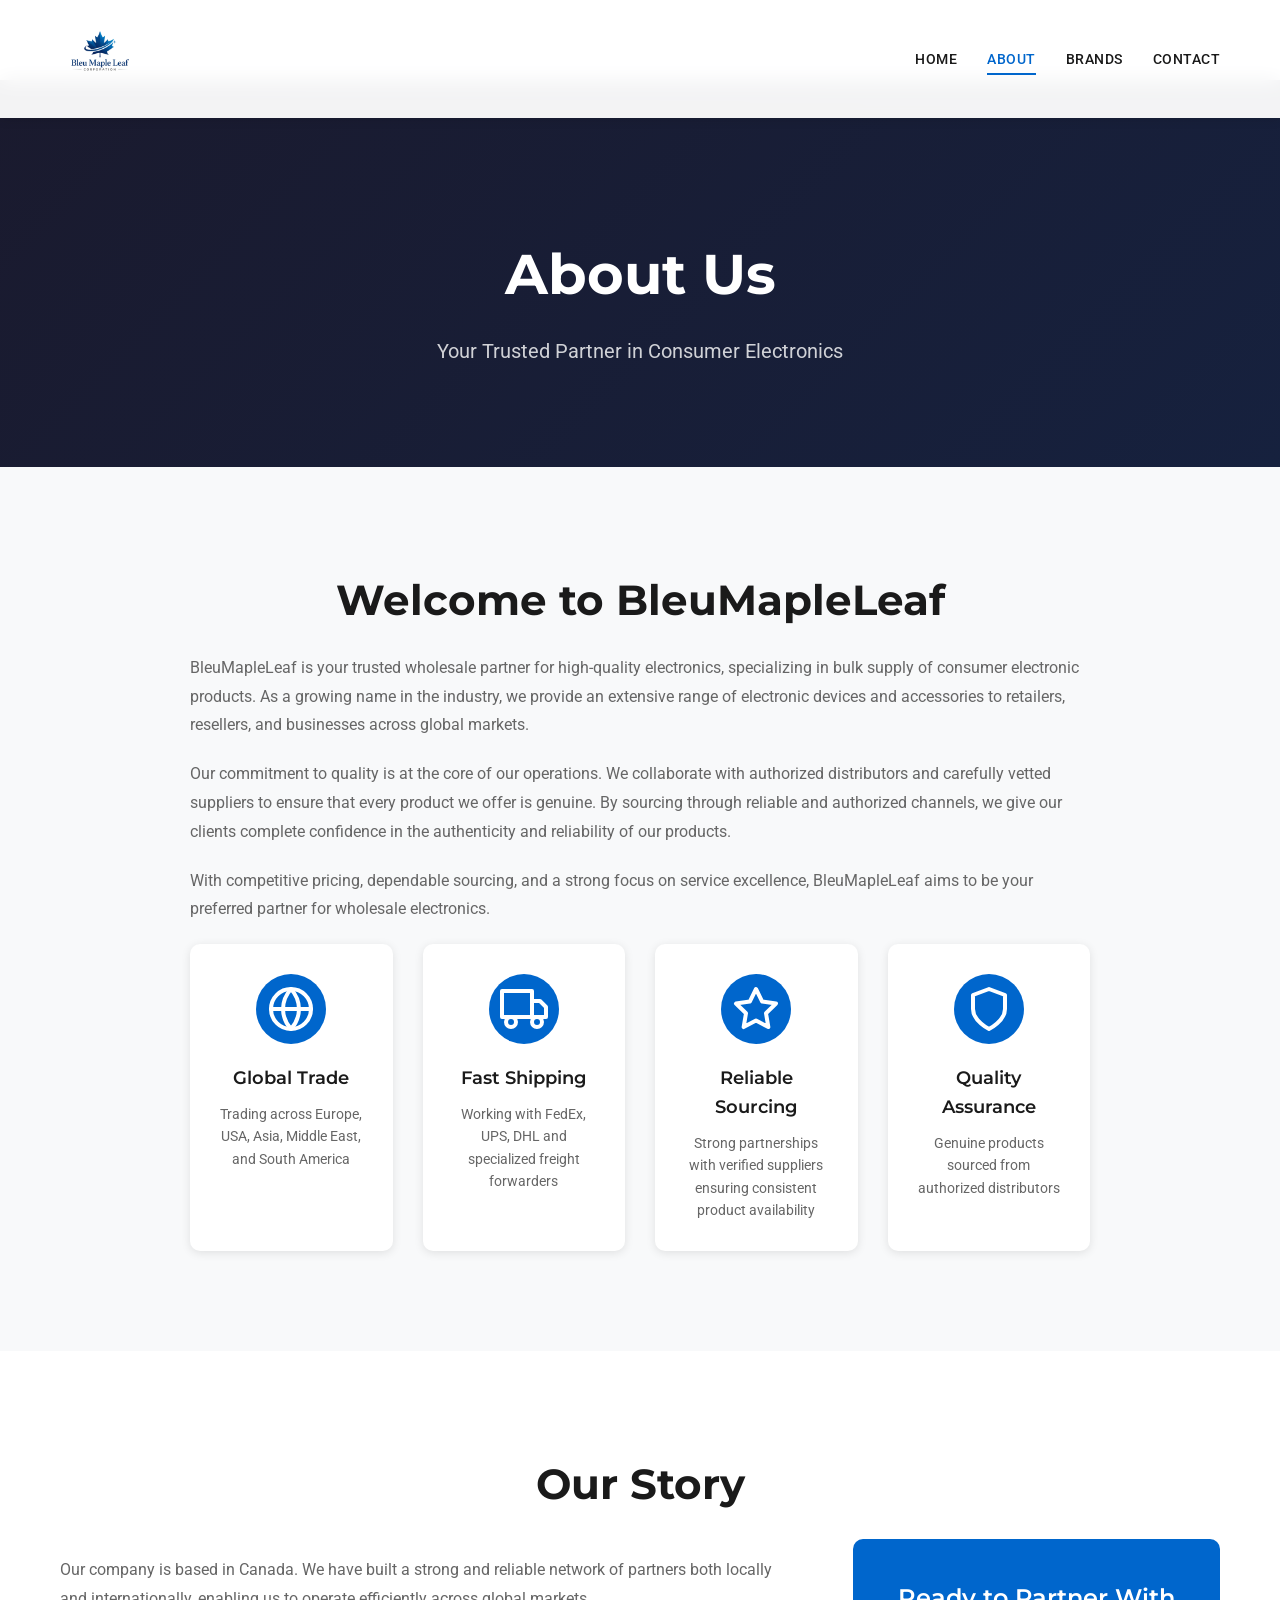
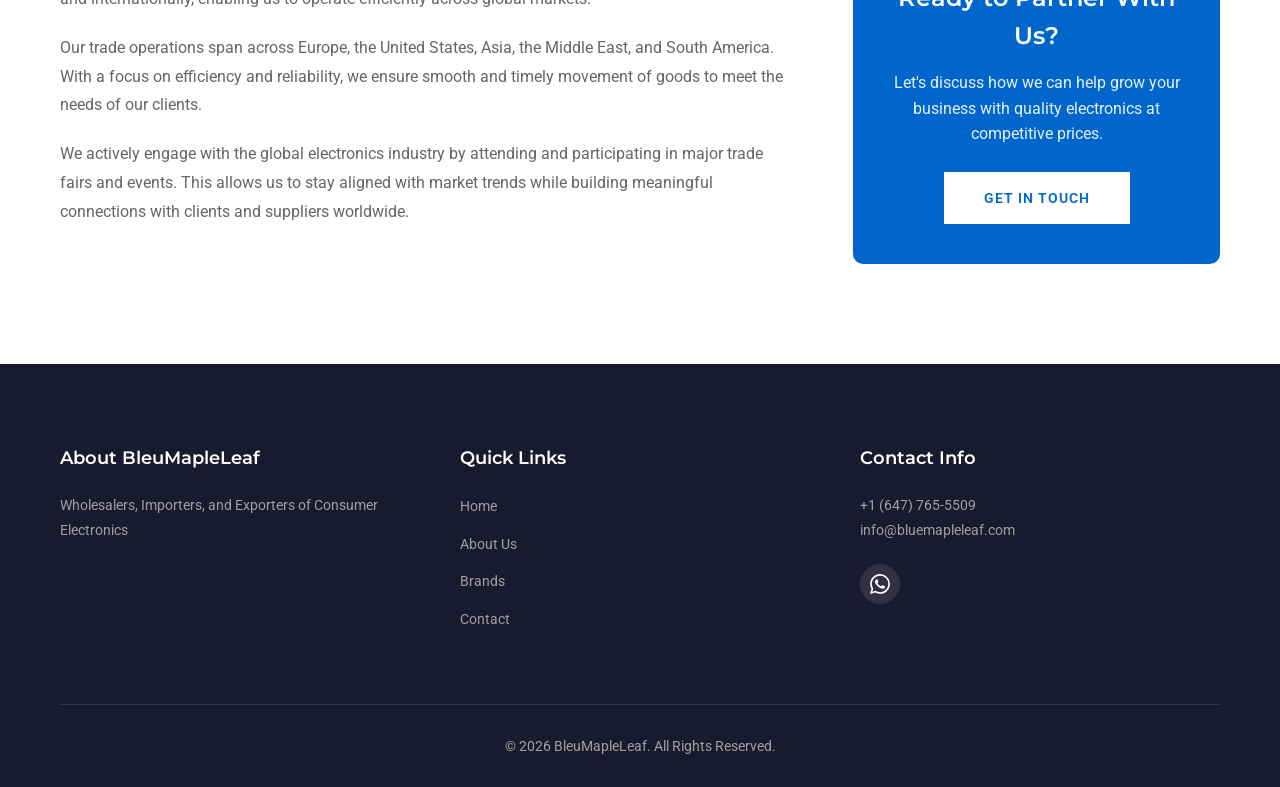
==== commit 96b3e3b4: "added logo" ====
--- a/about.html
+++ b/about.html
@@ -16,7 +16,7 @@
         <div class="container">
             <div class="nav-container">
                 <a href="index.html" class="logo">
-                    <img src="" alt="bluemapleleaf Logo">
+                    <img src="assets/logo.png" alt="bluemapleleaf Logo">
                 </a>
                 <nav class="nav" id="nav">
                     <a href="index.html" class="nav-link">Home</a>
@@ -127,17 +127,13 @@
                 </div>
                 <div class="footer-section">
                     <h4>Contact Info</h4>
-                    <p>+1 (647) 765-5509</p>
-                    <p>info@bluemapleleaf.com</p>
+                    <p><a href="tel:+16477655509">+1 (647) 765-5509</a></p>
+                    <p><a href="mailto:info@bluemapleleaf.com">info@bluemapleleaf.com</a></p>
                     <div class="social-links">
-                        <a href="#" aria-label="Facebook">
-                            <svg xmlns="http://www.w3.org/2000/svg" width="20" height="20" viewBox="0 0 24 24" fill="none" stroke="currentColor" stroke-width="2" stroke-linecap="round" stroke-linejoin="round"><path d="M18 2h-3a5 5 0 0 0-5 5v3H7v4h3v8h4v-8h3l1-4h-4V7a1 1 0 0 1 1-1h3z"/></svg>
-                        </a>
-                        <a href="#" aria-label="Twitter">
-                            <svg xmlns="http://www.w3.org/2000/svg" width="20" height="20" viewBox="0 0 24 24" fill="none" stroke="currentColor" stroke-width="2" stroke-linecap="round" stroke-linejoin="round"><path d="M23 3a10.9 10.9 0 0 1-3.14 1.53 4.48 4.48 0 0 0-7.86 3v1A10.66 10.66 0 0 1 3 4s-4 9 5 13a11.64 11.64 0 0 1-7 2c9 5 20 0 20-11.5a4.5 4.5 0 0 0-.08-.83A7.72 7.72 0 0 0 23 3z"/></svg>
-                        </a>
-                        <a href="#" aria-label="LinkedIn">
-                            <svg xmlns="http://www.w3.org/2000/svg" width="20" height="20" viewBox="0 0 24 24" fill="none" stroke="currentColor" stroke-width="2" stroke-linecap="round" stroke-linejoin="round"><path d="M16 8a6 6 0 0 1 6 6v7h-4v-7a2 2 0 0 0-2-2 2 2 0 0 0-2 2v7h-4v-7a6 6 0 0 1 6-6z"/><rect x="2" y="9" width="4" height="12"/><circle cx="4" cy="4" r="2"/></svg>
+                        <a href="https://wa.me/16477655509" target="_blank" aria-label="WhatsApp">
+                            <svg xmlns="http://www.w3.org/2000/svg" width="20" height="20" viewBox="0 0 24 24" fill="currentColor">
+  <path d="M17.472 14.382c-.297-.149-1.758-.867-2.03-.967-.273-.099-.471-.148-.67.15-.197.297-.767.966-.94 1.164-.173.199-.347.223-.644.075-.297-.15-1.255-.463-2.39-1.475-.883-.788-1.48-1.761-1.653-2.059-.173-.297-.018-.458.13-.606.134-.133.298-.347.446-.52.149-.174.198-.298.298-.497.099-.198.05-.371-.025-.52-.075-.149-.669-1.612-.916-2.207-.242-.579-.487-.5-.669-.51-.173-.008-.371-.01-.57-.01-.198 0-.52.074-.792.372-.272.297-1.04 1.016-1.04 2.479 0 1.462 1.065 2.875 1.213 3.074.149.198 2.096 3.2 5.077 4.487.709.306 1.262.489 1.694.625.712.227 1.36.195 1.871.118.571-.085 1.758-.719 2.006-1.413.248-.694.248-1.289.173-1.413-.074-.124-.272-.198-.57-.347m-5.421 7.403h-.004a9.87 9.87 0 01-5.031-1.378l-.361-.214-3.741.982.998-3.648-.235-.374a9.86 9.86 0 01-1.51-5.26c.001-5.45 4.436-9.884 9.888-9.884 2.64 0 5.122 1.03 6.988 2.898a9.825 9.825 0 012.893 6.994c-.003 5.45-4.437 9.884-9.885 9.884m8.413-18.297A11.815 11.815 0 0012.05 0C5.495 0 .16 5.335.157 11.892c0 2.096.547 4.142 1.588 5.945L.057 24l6.305-1.654a11.882 11.882 0 005.683 1.448h.005c6.554 0 11.89-5.335 11.893-11.893a11.821 11.821 0 00-3.48-8.413z"/>
+</svg>
                         </a>
                     </div>
                 </div>
--- a/styles.css
+++ b/styles.css
@@ -64,7 +64,7 @@
 }
 
 .logo img {
-    height: 50px;
+    height: 80px;
     width: auto;
 }
 
@@ -227,6 +227,8 @@
     border-radius: 10px;
     transition: var(--transition);
     background: var(--text-white);
+    width: 100%;
+    box-sizing: border-box;
 }
 
 .brand-item:hover {
@@ -721,6 +723,17 @@
     line-height: 1.8;
 }
 
+.contact-text p a {
+    color: var(--primary-color);
+    text-decoration: none;
+    transition: var(--transition);
+}
+
+.contact-text p a:hover {
+    color: var(--primary-dark);
+    text-decoration: underline;
+}
+
 .contact-form {
     background: var(--text-white);
     padding: 40px;
@@ -787,6 +800,16 @@
     color: #a0a0a0;
     font-size: 14px;
     line-height: 1.8;
+}
+
+.footer-section p a {
+    color: #a0a0a0;
+    text-decoration: none;
+    transition: var(--transition);
+}
+
+.footer-section p a:hover {
+    color: var(--text-white);
 }
 
 .footer-section ul {
@@ -908,10 +931,18 @@
 
     .brands-grid {
         grid-template-columns: repeat(2, 1fr);
+        gap: 20px;
     }
 
     .brand-item {
-        padding: 30px 15px;
+        padding: 25px 10px;
+        width: 100%;
+        box-sizing: border-box;
+    }
+
+    .brand-logo-img-large {
+        max-width: 100px;
+        max-height: 70px;
     }
 
     .brands-page-grid {
@@ -946,4 +977,24 @@
         max-width: 80px;
         max-height: 50px;
     }
-}
+
+    .brands-grid {
+        grid-template-columns: 1fr;
+        gap: 15px;
+    }
+
+    .brand-item {
+        padding: 20px 15px;
+        width: 100%;
+        box-sizing: border-box;
+    }
+
+    .brand-logo-img-large {
+        max-width: 120px;
+        max-height: 80px;
+    }
+
+    .brands-page-grid {
+        grid-template-columns: 1fr;
+    }
+}
